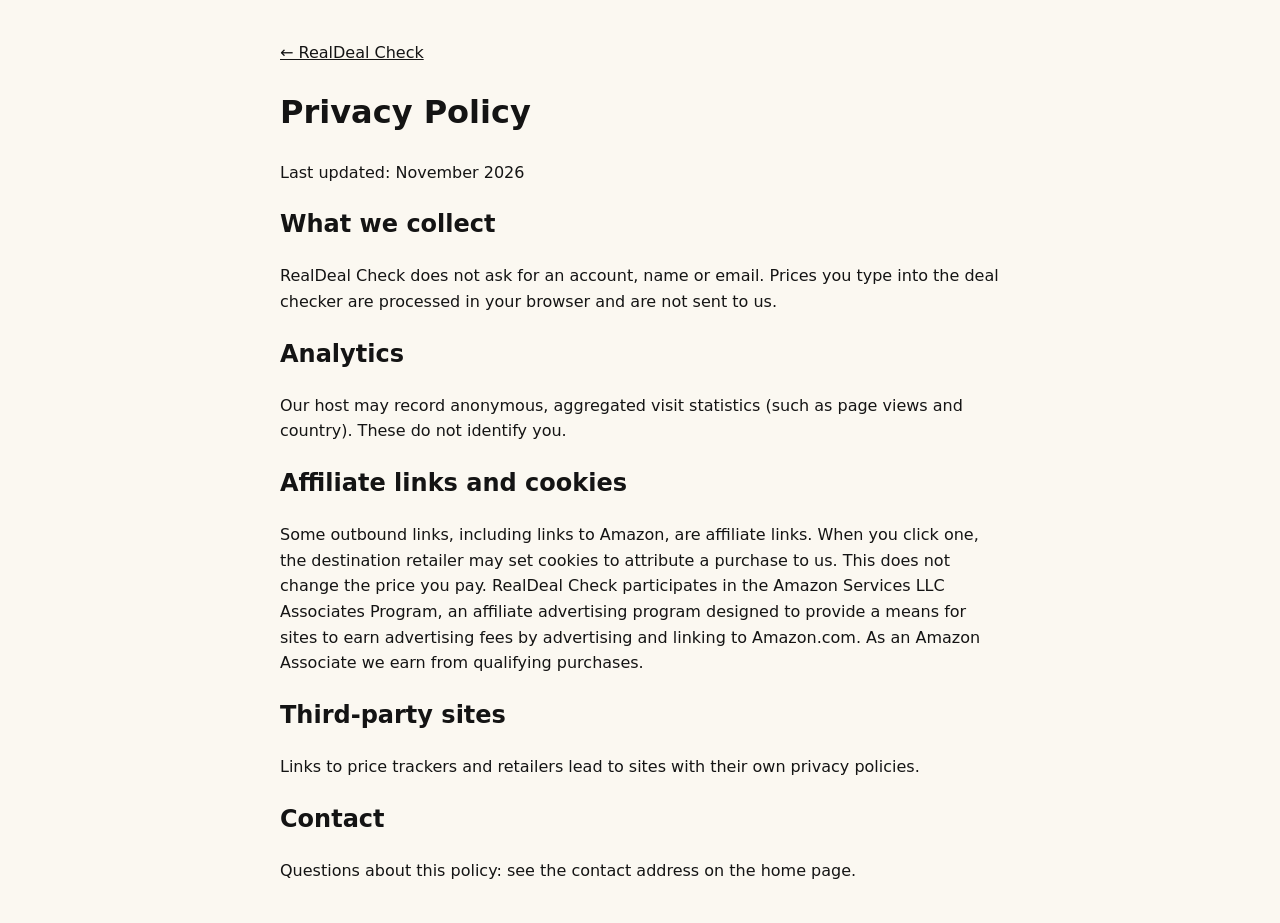
==== privacy.html @ 74cda0ab "Publish RealDeal Check static site" ====
<!DOCTYPE html>
<html lang="en"><head><meta charset="utf-8"><meta name="viewport" content="width=device-width, initial-scale=1">
<title>Privacy Policy | RealDeal Check</title><link rel="icon" href="favicon.svg" type="image/svg+xml">
<style>body{font-family:Inter,system-ui,sans-serif;max-width:720px;margin:40px auto;padding:0 20px;line-height:1.6;color:#141414;background:#fbf8f1}h1{font-size:32px}a{color:#141414}</style></head>
<body>
<p><a href="./">← RealDeal Check</a></p>
<h1>Privacy Policy</h1>
<p>Last updated: November 2026</p>
<h2>What we collect</h2>
<p>RealDeal Check does not ask for an account, name or email. Prices you type into the deal checker are processed in your browser and are not sent to us.</p>
<h2>Analytics</h2>
<p>Our host may record anonymous, aggregated visit statistics (such as page views and country). These do not identify you.</p>
<h2>Affiliate links and cookies</h2>
<p>Some outbound links, including links to Amazon, are affiliate links. When you click one, the destination retailer may set cookies to attribute a purchase to us. This does not change the price you pay. RealDeal Check participates in the Amazon Services LLC Associates Program, an affiliate advertising program designed to provide a means for sites to earn advertising fees by advertising and linking to Amazon.com. As an Amazon Associate we earn from qualifying purchases.</p>
<h2>Third-party sites</h2>
<p>Links to price trackers and retailers lead to sites with their own privacy policies.</p>
<h2>Contact</h2>
<p>Questions about this policy: see the contact address on the home page.</p>
</body></html>
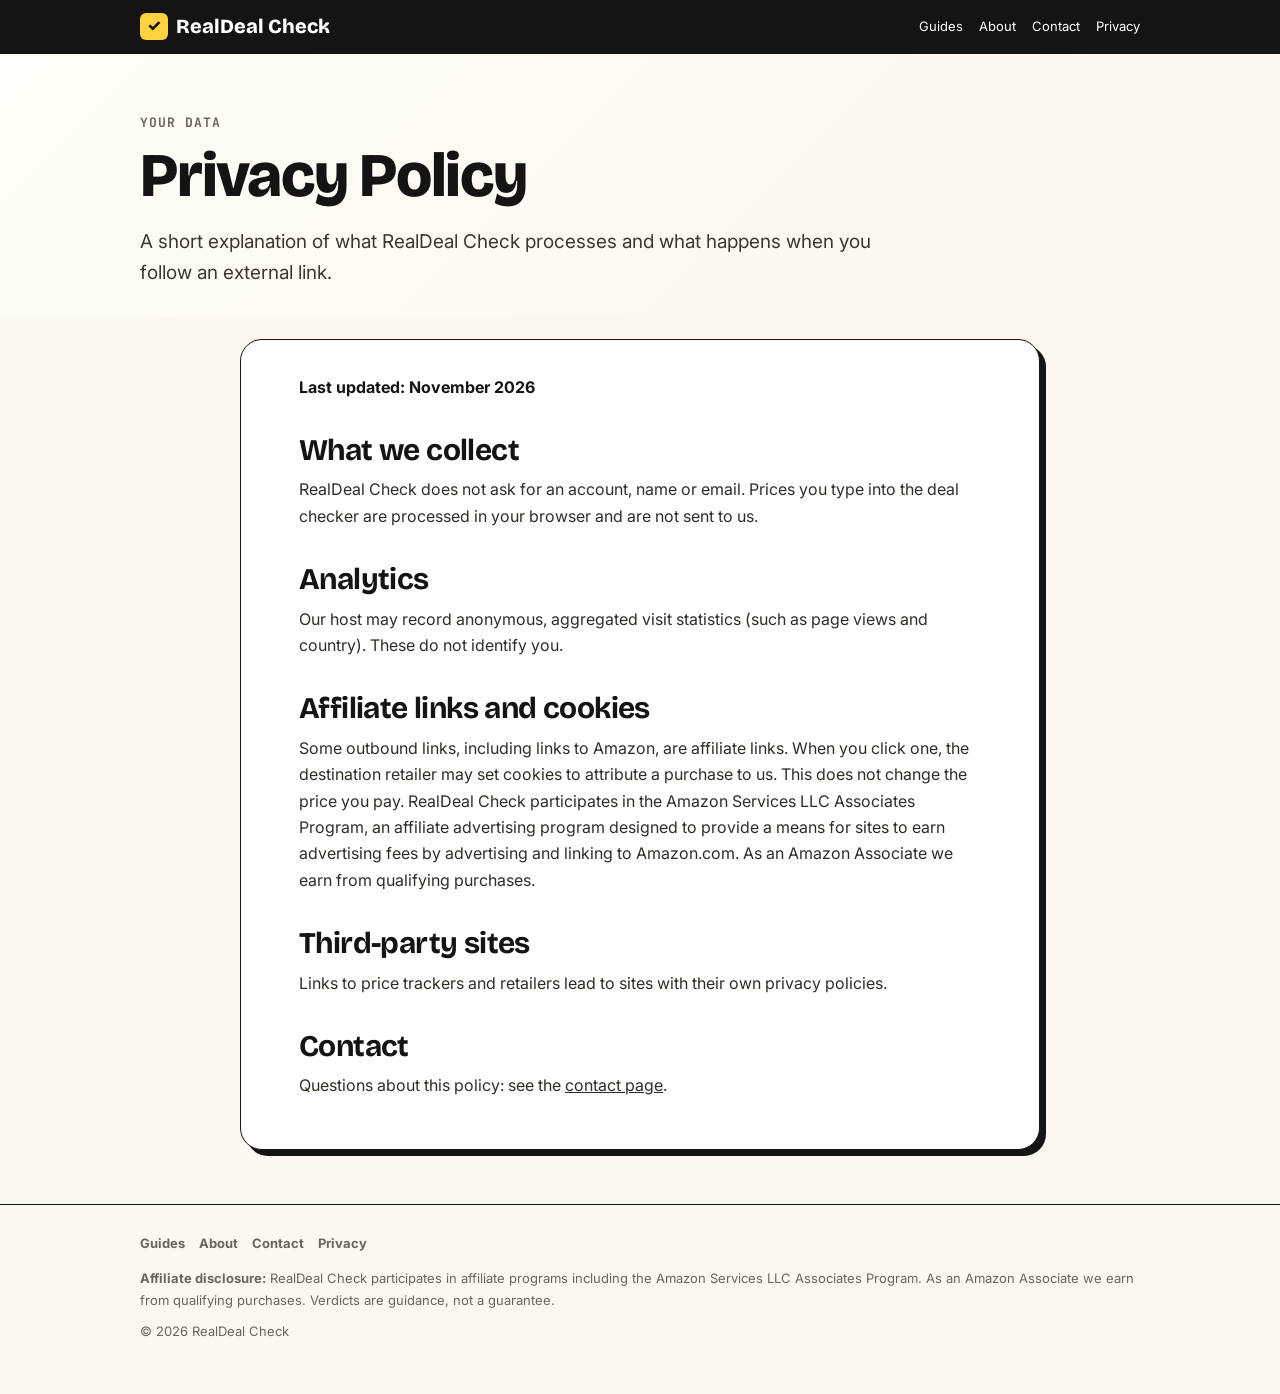
==== commit 293ff79d: "feat: publish guides and site navigation" ====
--- a/privacy.html
+++ b/privacy.html
@@ -1,19 +1,10 @@
 <!DOCTYPE html>
 <html lang="en"><head><meta charset="utf-8"><meta name="viewport" content="width=device-width, initial-scale=1">
-<title>Privacy Policy | RealDeal Check</title><link rel="icon" href="favicon.svg" type="image/svg+xml">
-<style>body{font-family:Inter,system-ui,sans-serif;max-width:720px;margin:40px auto;padding:0 20px;line-height:1.6;color:#141414;background:#fbf8f1}h1{font-size:32px}a{color:#141414}</style></head>
-<body>
-<p><a href="./">← RealDeal Check</a></p>
-<h1>Privacy Policy</h1>
-<p>Last updated: November 2026</p>
-<h2>What we collect</h2>
-<p>RealDeal Check does not ask for an account, name or email. Prices you type into the deal checker are processed in your browser and are not sent to us.</p>
-<h2>Analytics</h2>
-<p>Our host may record anonymous, aggregated visit statistics (such as page views and country). These do not identify you.</p>
-<h2>Affiliate links and cookies</h2>
-<p>Some outbound links, including links to Amazon, are affiliate links. When you click one, the destination retailer may set cookies to attribute a purchase to us. This does not change the price you pay. RealDeal Check participates in the Amazon Services LLC Associates Program, an affiliate advertising program designed to provide a means for sites to earn advertising fees by advertising and linking to Amazon.com. As an Amazon Associate we earn from qualifying purchases.</p>
-<h2>Third-party sites</h2>
-<p>Links to price trackers and retailers lead to sites with their own privacy policies.</p>
-<h2>Contact</h2>
-<p>Questions about this policy: see the contact address on the home page.</p>
-</body></html>
+<title>Privacy Policy | RealDeal Check</title>
+<meta name="description" content="The RealDeal Check privacy policy: what the site processes in your browser, hosting statistics, affiliate links, and third-party sites.">
+<link rel="canonical" href="https://hungluongkim204-ship-it.github.io/realdeal-check/privacy.html"><link rel="icon" href="favicon.svg" type="image/svg+xml"><link rel="stylesheet" href="page.css">
+<link rel="preconnect" href="https://fonts.googleapis.com"><link rel="preconnect" href="https://fonts.gstatic.com" crossorigin><link href="https://fonts.googleapis.com/css2?family=Bricolage+Grotesque:opsz,wght@12..96,500;12..96,700;12..96,800&family=Inter:wght@400;500;600;700&family=JetBrains+Mono:wght@500;700&display=swap" rel="stylesheet"></head>
+<body><div class="top"><div class="wrap"><a class="logo" href="index.html"><span class="chk">✓</span> RealDeal Check</a><nav class="site-nav" aria-label="Primary"><a href="guides/guide-best-day-to-buy-2026.html">Guides</a><a href="about.html">About</a><a href="contact.html">Contact</a><a href="privacy.html">Privacy</a></nav></div></div>
+<header class="page-hero"><div class="wrap"><p class="eyebrow">Your data</p><h1>Privacy Policy</h1><p class="dek">A short explanation of what RealDeal Check processes and what happens when you follow an external link.</p></div></header>
+<main><div class="wrap"><article class="article"><p><strong>Last updated: November 2026</strong></p><h2>What we collect</h2><p>RealDeal Check does not ask for an account, name or email. Prices you type into the deal checker are processed in your browser and are not sent to us.</p><h2>Analytics</h2><p>Our host may record anonymous, aggregated visit statistics (such as page views and country). These do not identify you.</p><h2>Affiliate links and cookies</h2><p>Some outbound links, including links to Amazon, are affiliate links. When you click one, the destination retailer may set cookies to attribute a purchase to us. This does not change the price you pay. RealDeal Check participates in the Amazon Services LLC Associates Program, an affiliate advertising program designed to provide a means for sites to earn advertising fees by advertising and linking to Amazon.com. As an Amazon Associate we earn from qualifying purchases.</p><h2>Third-party sites</h2><p>Links to price trackers and retailers lead to sites with their own privacy policies.</p><h2>Contact</h2><p>Questions about this policy: see the <a href="contact.html">contact page</a>.</p></article></div></main>
+<footer><div class="wrap"><nav class="footer-nav" aria-label="Footer"><a href="guides/guide-best-day-to-buy-2026.html">Guides</a><a href="about.html">About</a><a href="contact.html">Contact</a><a href="privacy.html">Privacy</a></nav><p><b>Affiliate disclosure:</b> RealDeal Check participates in affiliate programs including the Amazon Services LLC Associates Program. As an Amazon Associate we earn from qualifying purchases. Verdicts are guidance, not a guarantee.</p><p>© 2026 RealDeal Check</p></div></footer></body></html>
--- a/page.css
+++ b/page.css
@@ -0,0 +1,31 @@
+:root{--ink:#141414;--paper:#fbf8f1;--card:#fff;--line:#e6e0d2;--muted:#6b665c;--tag:#ffd23f;--radius:16px}
+*{box-sizing:border-box}
+html,body{margin:0;overflow-x:hidden}
+body{font-family:Inter,system-ui,sans-serif;background:var(--paper);color:var(--ink);line-height:1.65;-webkit-font-smoothing:antialiased}
+a{color:inherit}
+.wrap{max-width:1040px;margin:0 auto;padding:0 20px}
+h1,h2,h3{font-family:"Bricolage Grotesque",Inter,sans-serif;line-height:1.08;letter-spacing:-.02em}
+.top{border-bottom:1.5px solid var(--ink);background:var(--ink);color:#fff}
+.top .wrap{display:flex;align-items:center;justify-content:space-between;gap:18px;padding-top:10px;padding-bottom:10px;flex-wrap:wrap}
+.logo{font-family:"Bricolage Grotesque",Inter,sans-serif;font-weight:800;font-size:20px;display:flex;align-items:center;gap:8px;text-decoration:none;white-space:nowrap}
+.logo .chk{background:var(--tag);color:var(--ink);border-radius:6px;padding:0 7px;font-size:16px}
+.site-nav{display:flex;align-items:center;gap:16px;flex-wrap:wrap;font-size:13px}
+.site-nav a{text-decoration:none;color:#fff}.site-nav a:hover{color:var(--tag)}
+.page-hero{padding:60px 0 28px;background:linear-gradient(135deg,#fffdf7 0%,var(--paper) 72%)}
+.eyebrow{font:700 13px "JetBrains Mono",ui-monospace,monospace;text-transform:uppercase;letter-spacing:.08em;color:var(--muted);margin:0 0 12px}
+.page-hero h1{font-size:clamp(36px,5.2vw,62px);font-weight:800;max-width:850px;margin:0 0 16px}
+.page-hero .dek{font-size:19px;color:#3a372f;max-width:760px;margin:0}
+main{padding:22px 0 54px}
+.article{max-width:800px;margin:0 auto;background:var(--card);border:1.5px solid var(--ink);border-radius:22px;box-shadow:6px 6px 0 var(--ink);padding:34px clamp(22px,5vw,58px)}
+.article h2{font-size:30px;margin:34px 0 10px}.article h3{font-size:23px;margin:28px 0 8px}.article h2:first-child{margin-top:0}
+.article p{margin:0 0 16px;color:#302d27}.article ul,.article ol{margin:0 0 18px;padding-left:24px;color:#302d27}.article li{margin:7px 0}
+.article strong{color:var(--ink)}.article blockquote{border-left:5px solid var(--tag);margin:20px 0;padding:4px 0 4px 18px;background:#fffdf7}
+.article .cta{display:inline-flex;align-items:center;background:var(--ink);color:#fff;text-decoration:none;border-radius:999px;padding:12px 18px;font-weight:700;margin:8px 0 14px}.article .cta:hover{background:#333}
+.article .note{font-size:13px;color:var(--muted);font-style:italic}
+.guide-grid{display:grid;grid-template-columns:repeat(2,1fr);gap:14px;margin-top:20px}
+.guide-card{background:#fff;border:1.5px solid var(--ink);border-radius:var(--radius);padding:20px;display:flex;flex-direction:column;align-items:flex-start}
+.guide-card h2{font-size:25px;margin:0 0 9px}.guide-card p{font-size:15px;color:#3a372f;margin:0 0 16px}.guide-card a{margin-top:auto;font-weight:700;text-decoration:none}.guide-card a:hover{text-decoration:underline}
+.about-grid{display:grid;grid-template-columns:repeat(2,1fr);gap:14px}.about-grid .article{max-width:none;box-shadow:none;border-radius:var(--radius);padding:22px}
+footer{border-top:1.5px solid var(--ink);padding:28px 0 42px;font-size:13px;color:var(--muted)}
+footer p{margin:0 0 10px}footer a{color:var(--muted)}footer .footer-nav{display:flex;gap:14px;flex-wrap:wrap;margin-bottom:14px}footer .footer-nav a{font-weight:700;text-decoration:none}
+@media(max-width:700px){.site-nav{gap:11px}.page-hero{padding-top:42px}.article{box-shadow:4px 4px 0 var(--ink)}.guide-grid,.about-grid{grid-template-columns:1fr}}
